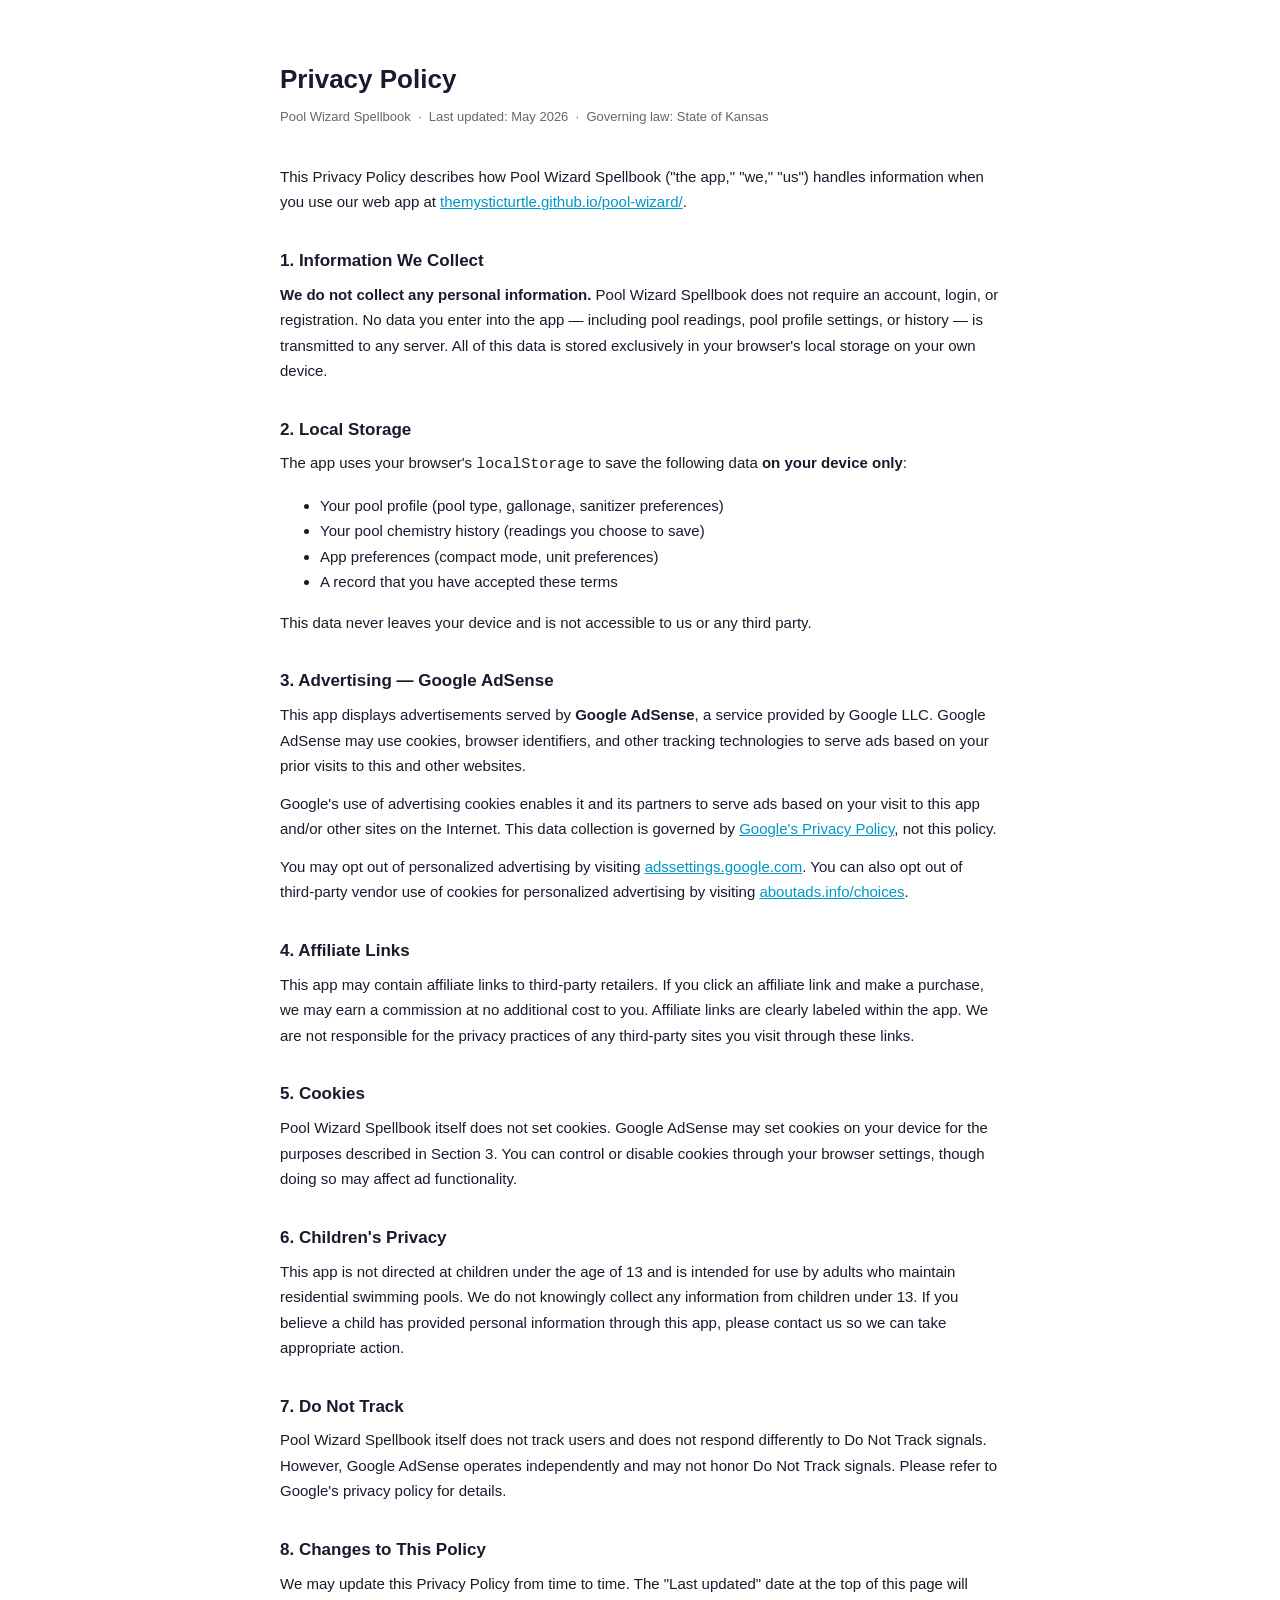
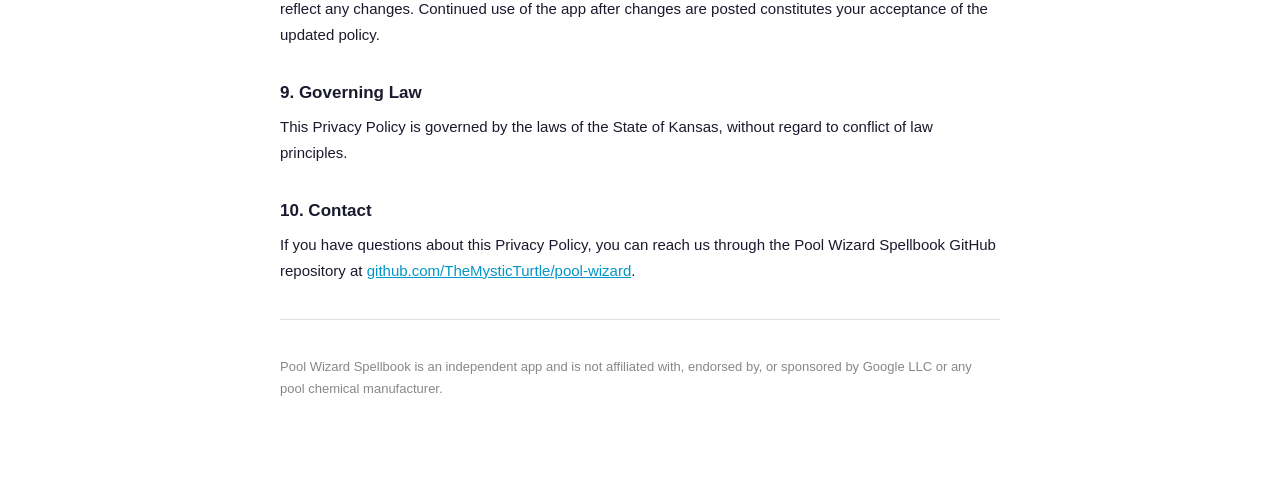
==== privacy.html @ 3aeb1aec "Deploy 2026-05-10 20:20" ====
<!DOCTYPE html>
<html lang="en">
<head>
  <meta charset="UTF-8" />
  <meta name="viewport" content="width=device-width, initial-scale=1.0" />
  <title>Privacy Policy — Pool Wizard Spellbook</title>
  <style>
    body {
      font-family: -apple-system, BlinkMacSystemFont, 'Segoe UI', sans-serif;
      max-width: 720px;
      margin: 0 auto;
      padding: 40px 24px 80px;
      color: #1a1a2e;
      line-height: 1.7;
      font-size: 15px;
    }
    h1 { font-size: 26px; margin-bottom: 4px; }
    h2 { font-size: 17px; margin-top: 32px; margin-bottom: 6px; }
    p  { margin: 0 0 12px; }
    a  { color: #0096c7; }
    .meta { color: #666; font-size: 13px; margin-bottom: 36px; }
    hr { border: none; border-top: 1px solid #e0e0e0; margin: 36px 0; }
  </style>
</head>
<body>

  <h1>Privacy Policy</h1>
  <div class="meta">Pool Wizard Spellbook &nbsp;·&nbsp; Last updated: May 2026 &nbsp;·&nbsp; Governing law: State of Kansas</div>

  <p>This Privacy Policy describes how Pool Wizard Spellbook ("the app," "we," "us") handles information when you use our web app at <a href="https://themysticturtle.github.io/pool-wizard/">themysticturtle.github.io/pool-wizard/</a>.</p>

  <h2>1. Information We Collect</h2>
  <p><strong>We do not collect any personal information.</strong> Pool Wizard Spellbook does not require an account, login, or registration. No data you enter into the app — including pool readings, pool profile settings, or history — is transmitted to any server. All of this data is stored exclusively in your browser's local storage on your own device.</p>

  <h2>2. Local Storage</h2>
  <p>The app uses your browser's <code>localStorage</code> to save the following data <strong>on your device only</strong>:</p>
  <ul>
    <li>Your pool profile (pool type, gallonage, sanitizer preferences)</li>
    <li>Your pool chemistry history (readings you choose to save)</li>
    <li>App preferences (compact mode, unit preferences)</li>
    <li>A record that you have accepted these terms</li>
  </ul>
  <p>This data never leaves your device and is not accessible to us or any third party.</p>

  <h2>3. Advertising — Google AdSense</h2>
  <p>This app displays advertisements served by <strong>Google AdSense</strong>, a service provided by Google LLC. Google AdSense may use cookies, browser identifiers, and other tracking technologies to serve ads based on your prior visits to this and other websites.</p>
  <p>Google's use of advertising cookies enables it and its partners to serve ads based on your visit to this app and/or other sites on the Internet. This data collection is governed by <a href="https://policies.google.com/privacy" target="_blank" rel="noopener">Google's Privacy Policy</a>, not this policy.</p>
  <p>You may opt out of personalized advertising by visiting <a href="https://adssettings.google.com" target="_blank" rel="noopener">adssettings.google.com</a>. You can also opt out of third-party vendor use of cookies for personalized advertising by visiting <a href="https://www.aboutads.info/choices/" target="_blank" rel="noopener">aboutads.info/choices</a>.</p>

  <h2>4. Affiliate Links</h2>
  <p>This app may contain affiliate links to third-party retailers. If you click an affiliate link and make a purchase, we may earn a commission at no additional cost to you. Affiliate links are clearly labeled within the app. We are not responsible for the privacy practices of any third-party sites you visit through these links.</p>

  <h2>5. Cookies</h2>
  <p>Pool Wizard Spellbook itself does not set cookies. Google AdSense may set cookies on your device for the purposes described in Section 3. You can control or disable cookies through your browser settings, though doing so may affect ad functionality.</p>

  <h2>6. Children's Privacy</h2>
  <p>This app is not directed at children under the age of 13 and is intended for use by adults who maintain residential swimming pools. We do not knowingly collect any information from children under 13. If you believe a child has provided personal information through this app, please contact us so we can take appropriate action.</p>

  <h2>7. Do Not Track</h2>
  <p>Pool Wizard Spellbook itself does not track users and does not respond differently to Do Not Track signals. However, Google AdSense operates independently and may not honor Do Not Track signals. Please refer to Google's privacy policy for details.</p>

  <h2>8. Changes to This Policy</h2>
  <p>We may update this Privacy Policy from time to time. The "Last updated" date at the top of this page will reflect any changes. Continued use of the app after changes are posted constitutes your acceptance of the updated policy.</p>

  <h2>9. Governing Law</h2>
  <p>This Privacy Policy is governed by the laws of the State of Kansas, without regard to conflict of law principles.</p>

  <h2>10. Contact</h2>
  <p>If you have questions about this Privacy Policy, you can reach us through the Pool Wizard Spellbook GitHub repository at <a href="https://github.com/TheMysticTurtle/pool-wizard" target="_blank" rel="noopener">github.com/TheMysticTurtle/pool-wizard</a>.</p>

  <hr />
  <p style="color:#888; font-size:13px;">Pool Wizard Spellbook is an independent app and is not affiliated with, endorsed by, or sponsored by Google LLC or any pool chemical manufacturer.</p>

</body>
</html>
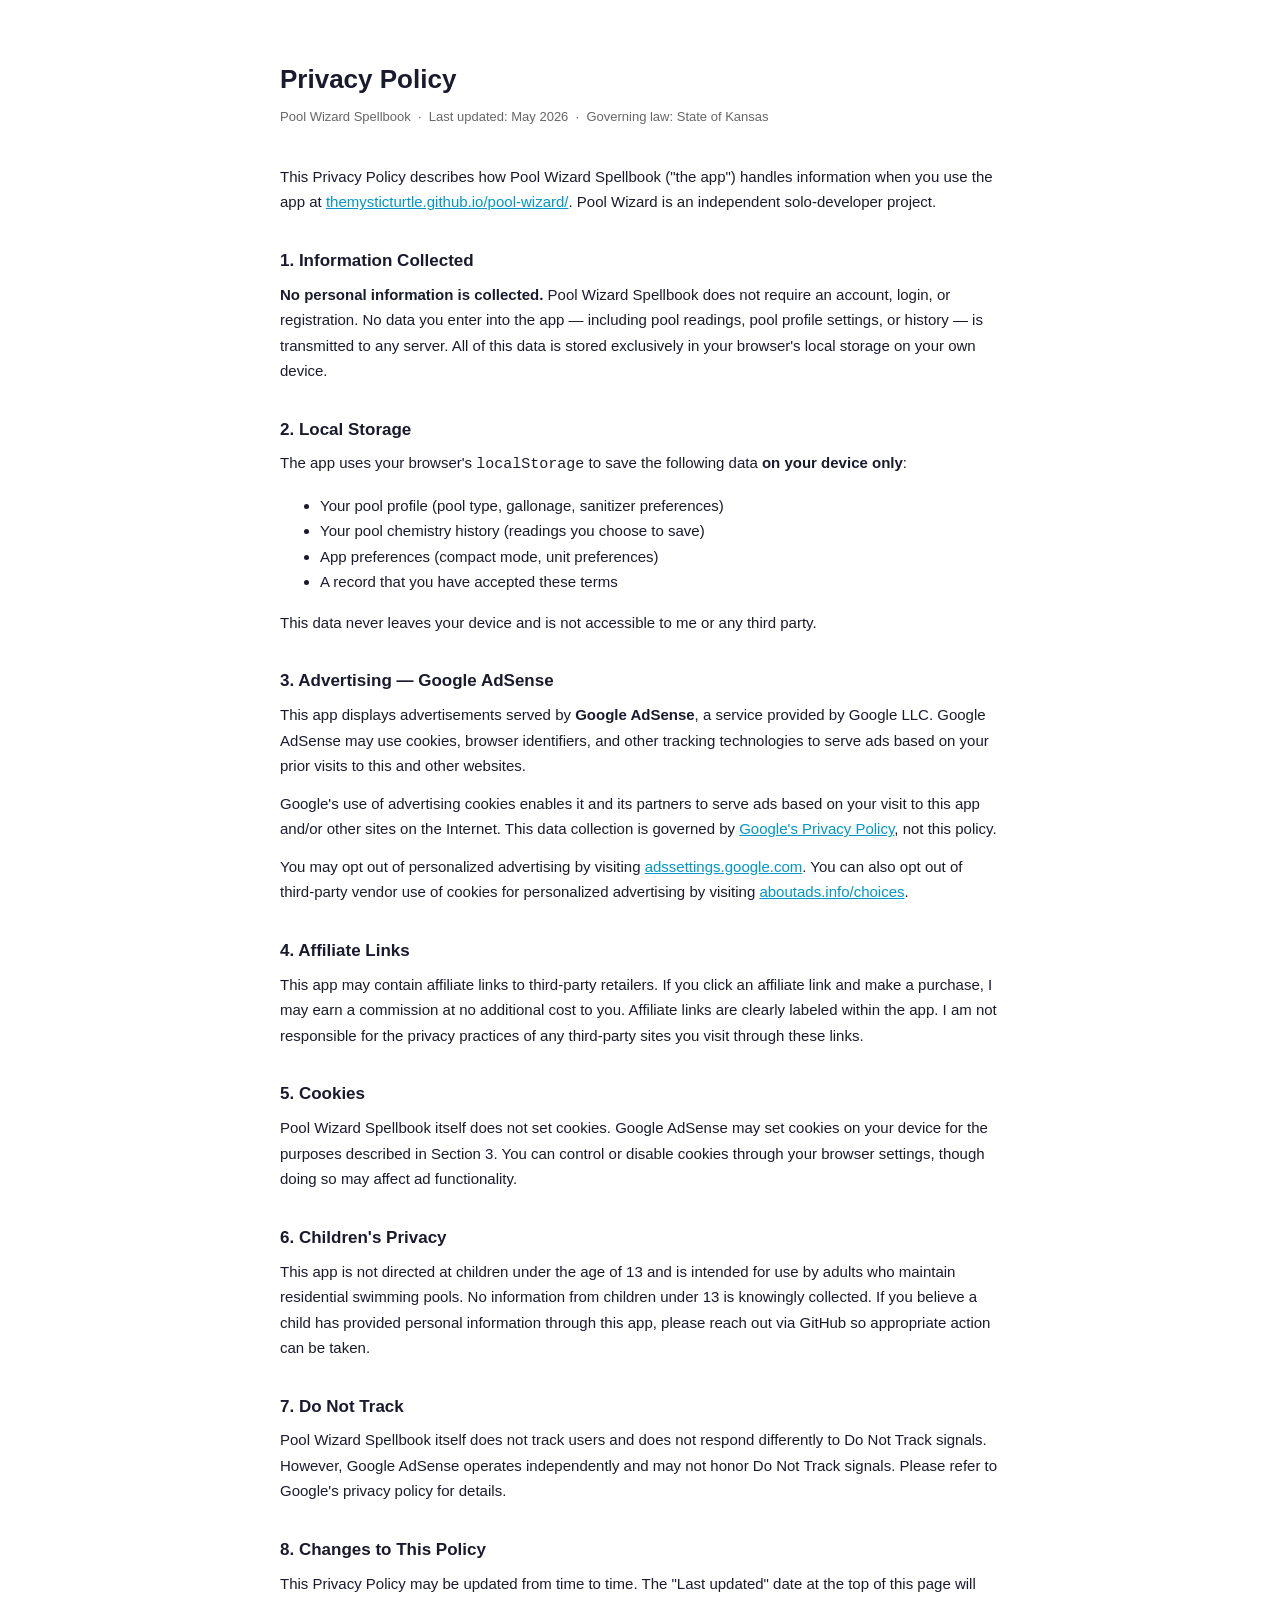
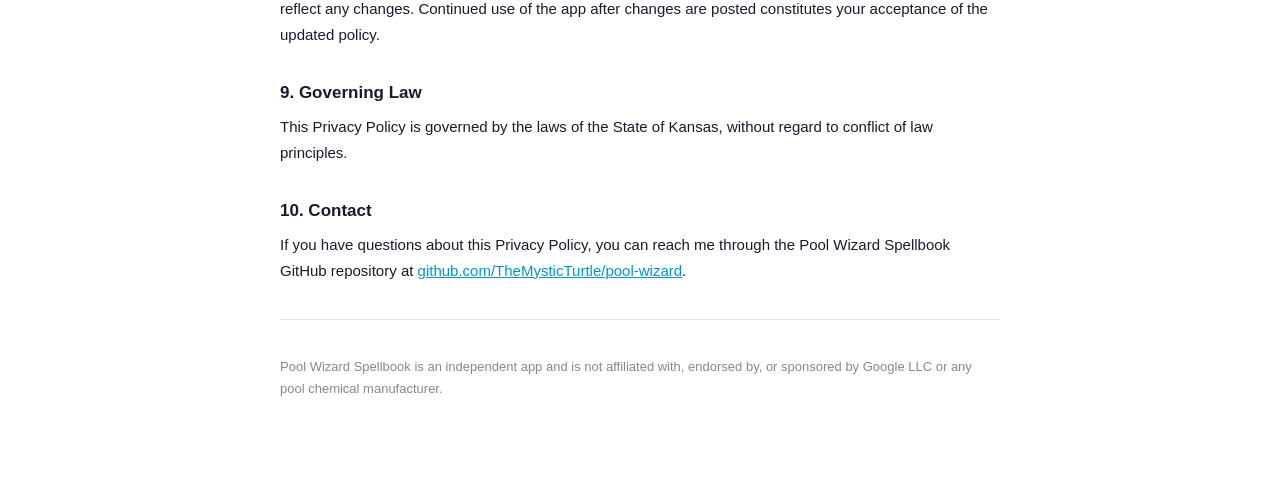
==== commit 3d6a2365: "Deploy 2026-05-10 21:16" ====
--- a/privacy.html
+++ b/privacy.html
@@ -27,10 +27,10 @@
   <h1>Privacy Policy</h1>
   <div class="meta">Pool Wizard Spellbook &nbsp;·&nbsp; Last updated: May 2026 &nbsp;·&nbsp; Governing law: State of Kansas</div>
 
-  <p>This Privacy Policy describes how Pool Wizard Spellbook ("the app," "we," "us") handles information when you use our web app at <a href="https://themysticturtle.github.io/pool-wizard/">themysticturtle.github.io/pool-wizard/</a>.</p>
+  <p>This Privacy Policy describes how Pool Wizard Spellbook ("the app") handles information when you use the app at <a href="https://themysticturtle.github.io/pool-wizard/">themysticturtle.github.io/pool-wizard/</a>. Pool Wizard is an independent solo-developer project.</p>
 
-  <h2>1. Information We Collect</h2>
-  <p><strong>We do not collect any personal information.</strong> Pool Wizard Spellbook does not require an account, login, or registration. No data you enter into the app — including pool readings, pool profile settings, or history — is transmitted to any server. All of this data is stored exclusively in your browser's local storage on your own device.</p>
+  <h2>1. Information Collected</h2>
+  <p><strong>No personal information is collected.</strong> Pool Wizard Spellbook does not require an account, login, or registration. No data you enter into the app — including pool readings, pool profile settings, or history — is transmitted to any server. All of this data is stored exclusively in your browser's local storage on your own device.</p>
 
   <h2>2. Local Storage</h2>
   <p>The app uses your browser's <code>localStorage</code> to save the following data <strong>on your device only</strong>:</p>
@@ -40,7 +40,7 @@
     <li>App preferences (compact mode, unit preferences)</li>
     <li>A record that you have accepted these terms</li>
   </ul>
-  <p>This data never leaves your device and is not accessible to us or any third party.</p>
+  <p>This data never leaves your device and is not accessible to me or any third party.</p>
 
   <h2>3. Advertising — Google AdSense</h2>
   <p>This app displays advertisements served by <strong>Google AdSense</strong>, a service provided by Google LLC. Google AdSense may use cookies, browser identifiers, and other tracking technologies to serve ads based on your prior visits to this and other websites.</p>
@@ -48,25 +48,25 @@
   <p>You may opt out of personalized advertising by visiting <a href="https://adssettings.google.com" target="_blank" rel="noopener">adssettings.google.com</a>. You can also opt out of third-party vendor use of cookies for personalized advertising by visiting <a href="https://www.aboutads.info/choices/" target="_blank" rel="noopener">aboutads.info/choices</a>.</p>
 
   <h2>4. Affiliate Links</h2>
-  <p>This app may contain affiliate links to third-party retailers. If you click an affiliate link and make a purchase, we may earn a commission at no additional cost to you. Affiliate links are clearly labeled within the app. We are not responsible for the privacy practices of any third-party sites you visit through these links.</p>
+  <p>This app may contain affiliate links to third-party retailers. If you click an affiliate link and make a purchase, I may earn a commission at no additional cost to you. Affiliate links are clearly labeled within the app. I am not responsible for the privacy practices of any third-party sites you visit through these links.</p>
 
   <h2>5. Cookies</h2>
   <p>Pool Wizard Spellbook itself does not set cookies. Google AdSense may set cookies on your device for the purposes described in Section 3. You can control or disable cookies through your browser settings, though doing so may affect ad functionality.</p>
 
   <h2>6. Children's Privacy</h2>
-  <p>This app is not directed at children under the age of 13 and is intended for use by adults who maintain residential swimming pools. We do not knowingly collect any information from children under 13. If you believe a child has provided personal information through this app, please contact us so we can take appropriate action.</p>
+  <p>This app is not directed at children under the age of 13 and is intended for use by adults who maintain residential swimming pools. No information from children under 13 is knowingly collected. If you believe a child has provided personal information through this app, please reach out via GitHub so appropriate action can be taken.</p>
 
   <h2>7. Do Not Track</h2>
   <p>Pool Wizard Spellbook itself does not track users and does not respond differently to Do Not Track signals. However, Google AdSense operates independently and may not honor Do Not Track signals. Please refer to Google's privacy policy for details.</p>
 
   <h2>8. Changes to This Policy</h2>
-  <p>We may update this Privacy Policy from time to time. The "Last updated" date at the top of this page will reflect any changes. Continued use of the app after changes are posted constitutes your acceptance of the updated policy.</p>
+  <p>This Privacy Policy may be updated from time to time. The "Last updated" date at the top of this page will reflect any changes. Continued use of the app after changes are posted constitutes your acceptance of the updated policy.</p>
 
   <h2>9. Governing Law</h2>
   <p>This Privacy Policy is governed by the laws of the State of Kansas, without regard to conflict of law principles.</p>
 
   <h2>10. Contact</h2>
-  <p>If you have questions about this Privacy Policy, you can reach us through the Pool Wizard Spellbook GitHub repository at <a href="https://github.com/TheMysticTurtle/pool-wizard" target="_blank" rel="noopener">github.com/TheMysticTurtle/pool-wizard</a>.</p>
+  <p>If you have questions about this Privacy Policy, you can reach me through the Pool Wizard Spellbook GitHub repository at <a href="https://github.com/TheMysticTurtle/pool-wizard" target="_blank" rel="noopener">github.com/TheMysticTurtle/pool-wizard</a>.</p>
 
   <hr />
   <p style="color:#888; font-size:13px;">Pool Wizard Spellbook is an independent app and is not affiliated with, endorsed by, or sponsored by Google LLC or any pool chemical manufacturer.</p>
